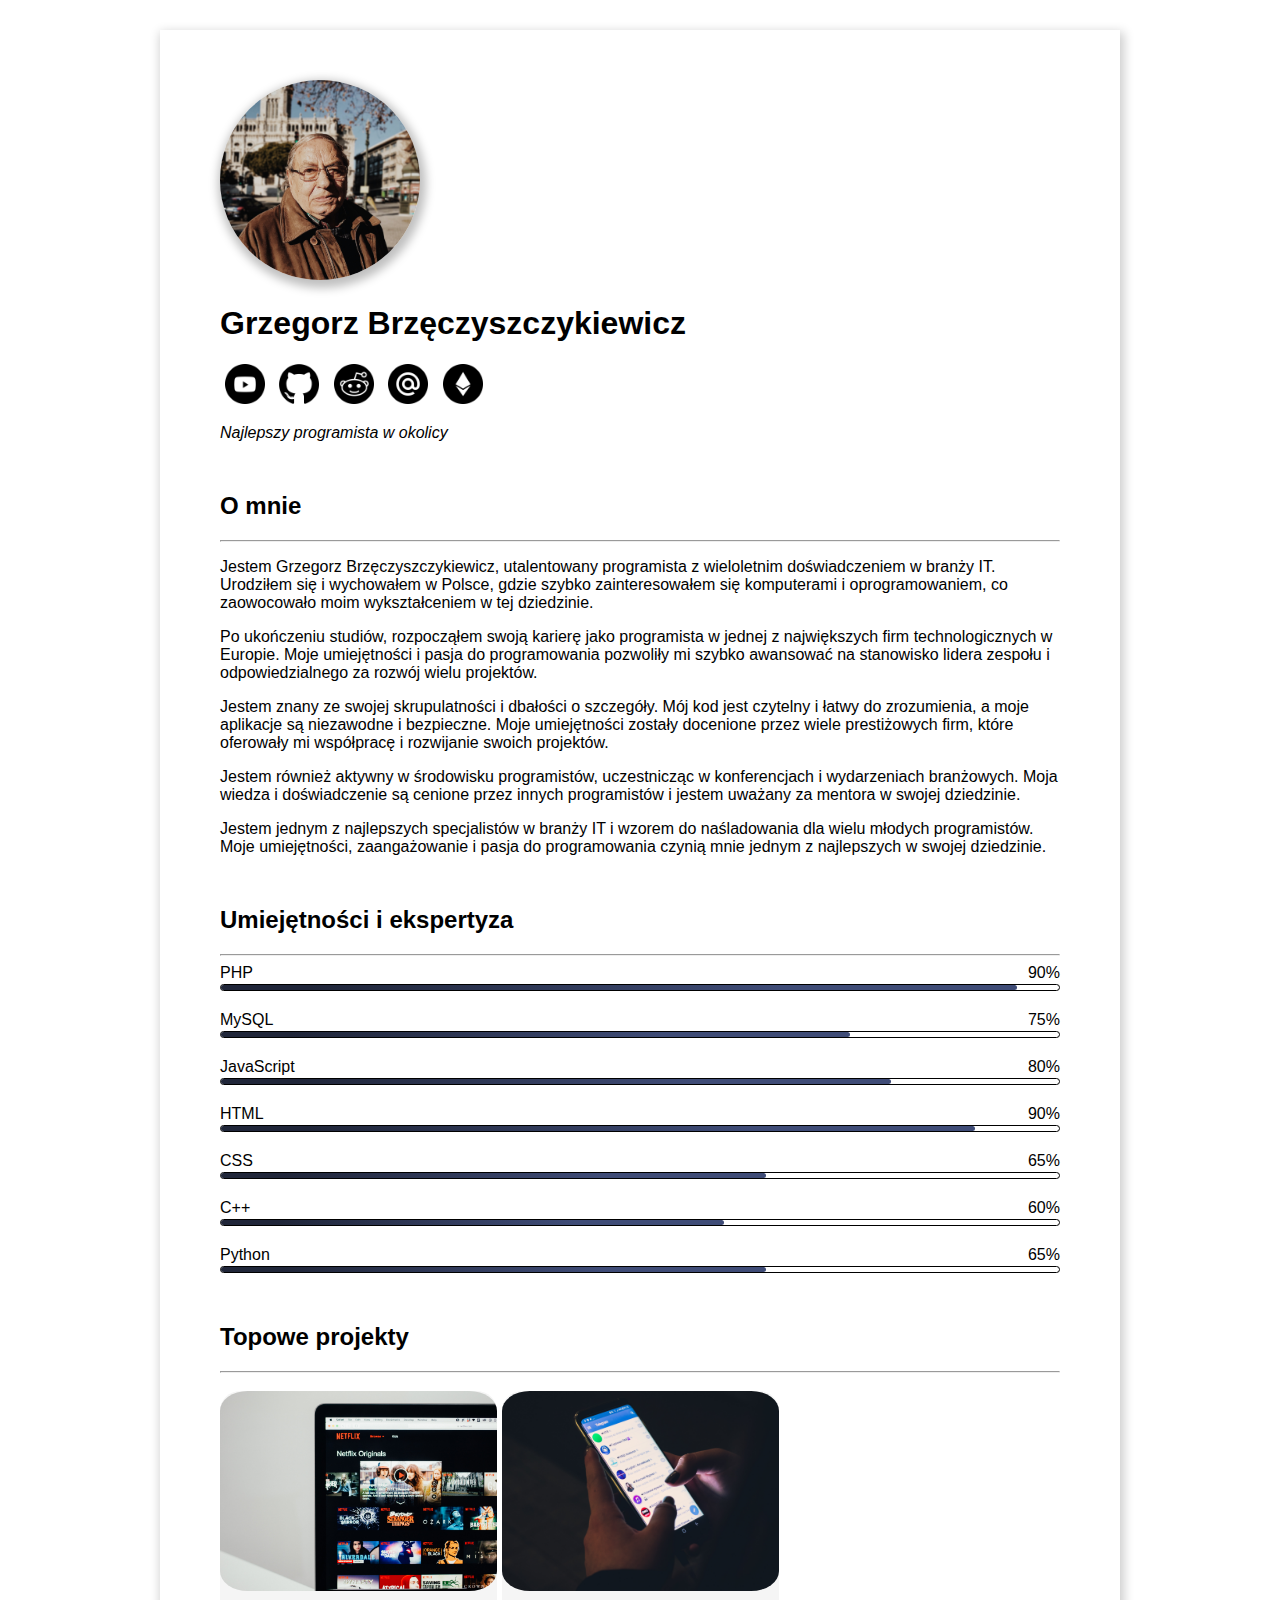
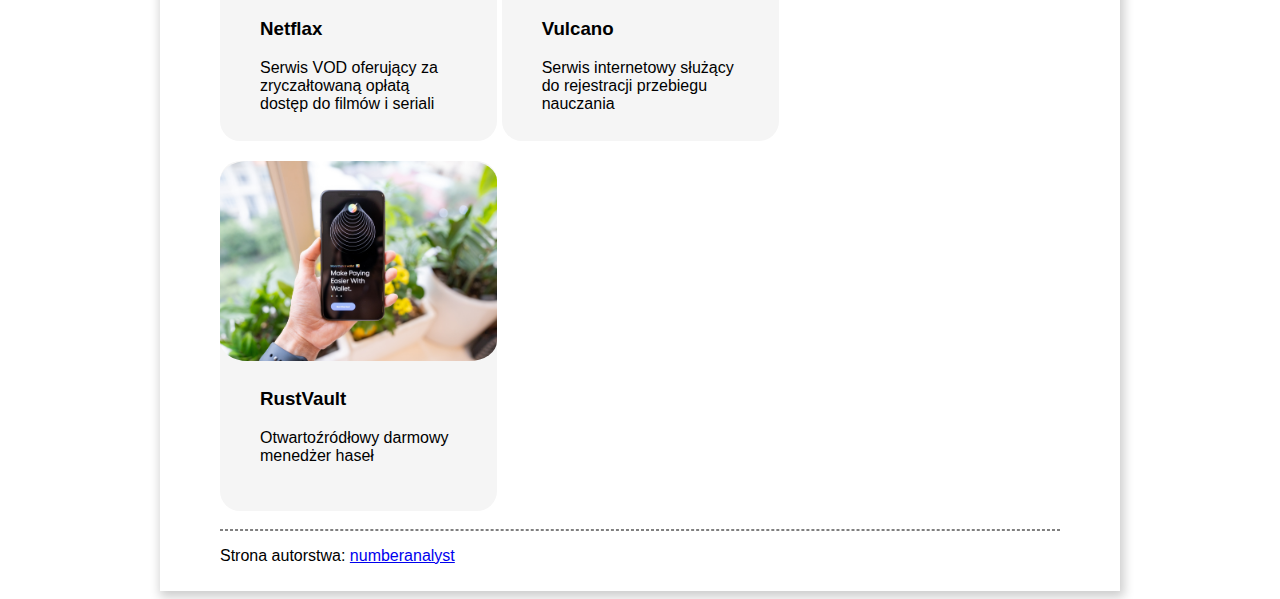
==== index.html @ 6eb61bb3 "Add files via upload" ====
<!DOCTYPE html>
<html lang="pl">

<head>
    <meta charset="UTF-8">
    <meta http-equiv="X-UA-Compatible" content="IE=edge">
    <meta name="viewport" content="width=device-width, initial-scale=1.0">
    <link rel="stylesheet" href="styles/style.css">
    <title>Portfolio</title>
</head>

<body>
    <main>
        <header>
            <img class="avatar circle" src="images/avatars/avatar.jpg" alt="avatar">
            <h1>Grzegorz Brzęczyszczykiewicz</h1>
            <a href="https://youtube.com"><img class="link-img" src="images/icons/Youtube_black.png" alt="youtube"></a>
            <a href="https://github.com"><img class="link-img" src="images/icons/Github_black.png" alt="github"></a>
            <a href="https://reddit.com"><img class="link-img" src="images/icons/Reddit_black.png" alt="reddit"></a>
            <a href="mailto:gregory@brzeczy.com"><img class="link-img" src="images/icons/Mail_ru_black.png"
                    alt="mail"></a>
            <a href="https://ethereum.org"><img class="link-img" src="images/icons/Ethereum_black.png"
                    alt="ethereum"></a>
            <p><i>Najlepszy programista w okolicy</i></p>
        </header>

        <section>
            <h2>O mnie</h2>
            <hr>

            <p>Jestem Grzegorz Brzęczyszczykiewicz, utalentowany programista z wieloletnim doświadczeniem w branży IT.
                Urodziłem
                się i wychowałem w Polsce, gdzie szybko zainteresowałem się komputerami i oprogramowaniem, co
                zaowocowało
                moim
                wykształceniem w tej dziedzinie.</p>
            <p>Po ukończeniu studiów, rozpocząłem swoją karierę jako programista w jednej z największych firm
                technologicznych w
                Europie. Moje umiejętności i pasja do programowania pozwoliły mi szybko awansować na stanowisko lidera
                zespołu i
                odpowiedzialnego za rozwój wielu projektów.</p>
            <p>Jestem znany ze swojej skrupulatności i dbałości o szczegóły. Mój kod jest czytelny i łatwy do
                zrozumienia, a
                moje aplikacje są niezawodne i bezpieczne. Moje umiejętności zostały docenione przez wiele prestiżowych
                firm,
                które oferowały mi współpracę i rozwijanie swoich projektów.</p>
            <p>Jestem również aktywny w środowisku programistów, uczestnicząc w konferencjach i wydarzeniach branżowych.
                Moja
                wiedza i doświadczenie są cenione przez innych programistów i jestem uważany za mentora w swojej
                dziedzinie.
            </p>
            <p>Jestem jednym z najlepszych specjalistów w branży IT i wzorem do naśladowania dla wielu młodych
                programistów.
                Moje umiejętności, zaangażowanie i pasja do programowania czynią mnie jednym z najlepszych w swojej
                dziedzinie.
            </p>
        </section>

        <section>
            <h2>Umiejętności i ekspertyza</h2>
            <hr>
            <div class="skills">
                <div class="skill-details">
                    <span>PHP</span>
                    <span>90%</span>
                </div>
                <div class="bar">
                    <div class="php-bar"></div>
                </div>
            </div>
            <div class="skills">
                <div class="skill-details">
                    <span>MySQL</span>
                    <span>75%</span>
                </div>
                <div class="bar">
                    <div class="mysql-bar"></div>
                </div>
            </div>
            <div class="skills">
                <div class="skill-details">
                    <span>JavaScript</span>
                    <span>80%</span>
                </div>
                <div class="bar">
                    <div class="js-bar"></div>
                </div>
            </div>
            <div class="skills">
                <div class="skill-details">
                    <span>HTML</span>
                    <span>90%</span>
                </div>
                <div class="bar">
                    <div class="html-bar"></div>
                </div>
            </div>
            <div class="skills">
                <div class="skill-details">
                    <span>CSS</span>
                    <span>65%</span>
                </div>
                <div class="bar">
                    <div class="css-bar"></div>
                </div>
            </div>
            <div class="skills">
                <div class="skill-details">
                    <span>C++</span>
                    <span>60%</span>
                </div>
                <div class="bar">
                    <div class="cpp-bar"></div>
                </div>
            </div>
            <div class="skills">
                <div class="skill-details">
                    <span>Python</span>
                    <span>65%</span>
                </div>
                <div class="bar">
                    <div class="py-bar"></div>
                </div>
            </div>
        </section>

        <section>
            <h2>Topowe projekty</h2>
            <hr>
            <div class="project">
                <img class="project-img rounded" src="images/projects/netflax.jpg">
                <div class="project-description">
                    <h3>Netflax</h3>
                    <p>Serwis VOD oferujący za zryczałtowaną opłatą dostęp do filmów i seriali</p>
                </div>
            </div>
            <div class="project">
                <img class="project-img rounded" src="images/projects/vulcano.jpg">
                <div class="project-description">
                    <h3>Vulcano</h3>
                    <p>Serwis internetowy służący do rejestracji przebiegu nauczania</p>
                </div>
            </div>
            <div class="project">
                <img class="project-img rounded" src="images/projects/rustvault.jpg">
                <div class="project-description">
                    <h3>RustVault</h3>
                    <p>Otwartoźródłowy darmowy menedżer haseł</p>
                </div>
            </div>
        </section>
        <footer>
            <hr>
            <p>Strona autorstwa: <a href="https://github.com/numbersanalyst">numberanalyst</a></p>
        </footer>
    </main>
</body>

</html>
---- styles/style.css ----
* {
    font-family: 'Gill Sans', 'Gill Sans MT', Calibri, 'Trebuchet MS', sans-serif;
    box-sizing: border-box;
}

main {
    margin-left: auto;
    margin-right: auto;
    margin-top: 30px;
    max-width: 960px;
    padding: 10px 60px;
    box-shadow: 2px 4px 10px 2px rgba(0, 0, 0, 0.20);
}

section {
    margin-top: 50px;
}

.rounded {
    border-radius: 10%;
    object-fit: cover;
    object-position: center;
}

.circle {
    border-radius: 50%;
    object-fit: cover;
    object-position: center;
}

.avatar {
    margin-top: 40px;
    height: 200px;
    width: 200px;
    box-shadow: 2px 4px 10px 4px rgba(0, 0, 0, 0.25);
}

.link-img {
    height: 40px;
    width: 40px;
    margin-left: 5px;
    margin-right: 5px;
}

.skills:not(:last-child) {
    margin-bottom: 20px;
}

.skill-details {
    display: flex;
    justify-content: space-between; 
    margin-bottom: 2px;
}

.bar {
    border: 1px solid black;
    border-radius: 12px;
    width: 100%;
}

.bar div {
    background: linear-gradient(112.1deg, rgb(32, 38, 57) 11.4%, rgb(63, 76, 119) 70.2%);
    border-radius: 12px;
    height: 5px;
}

.php-bar {
    width: 95%;
}

.mysql-bar {
    width: 75%;
}

.js-bar {
    width: 80%;
}

.html-bar {
    width: 90%;
}

.css-bar {
    width: 65%;
}

.cpp-bar {
    width: 60%;
}

.py-bar {
    width: 65%;
}

.project {
    display: inline-block;
    vertical-align: top;
    max-width: 33%;
    height: 350px;
    background-color: whitesmoke;
    border-radius: 20px;
    margin-top: 10px;
    margin-bottom: 10px;
}

.project-img {
    height: 200px;
    width: 100%;
}

.project-description {
    padding: 5px 40px;
}

footer hr {
    border: 1px dashed gray;
}

@media screen and (max-width: 900px) {
    main {
        padding: 10px 20px;
        box-shadow: none;
    }

    .project {
        display: block;
        max-width: 100%;
        height: 250px;
    }

    .project-img {
        height: 100px;
    }
}

@media screen and (max-width: 350px) {
    header {
        text-align: center;
    }

    h1 {
        font-size: 25px;
    }

    .link-img {
        height: 35px;
        width: 35px;
        margin-left: 2px;
        margin-right: 2px;
    }
}
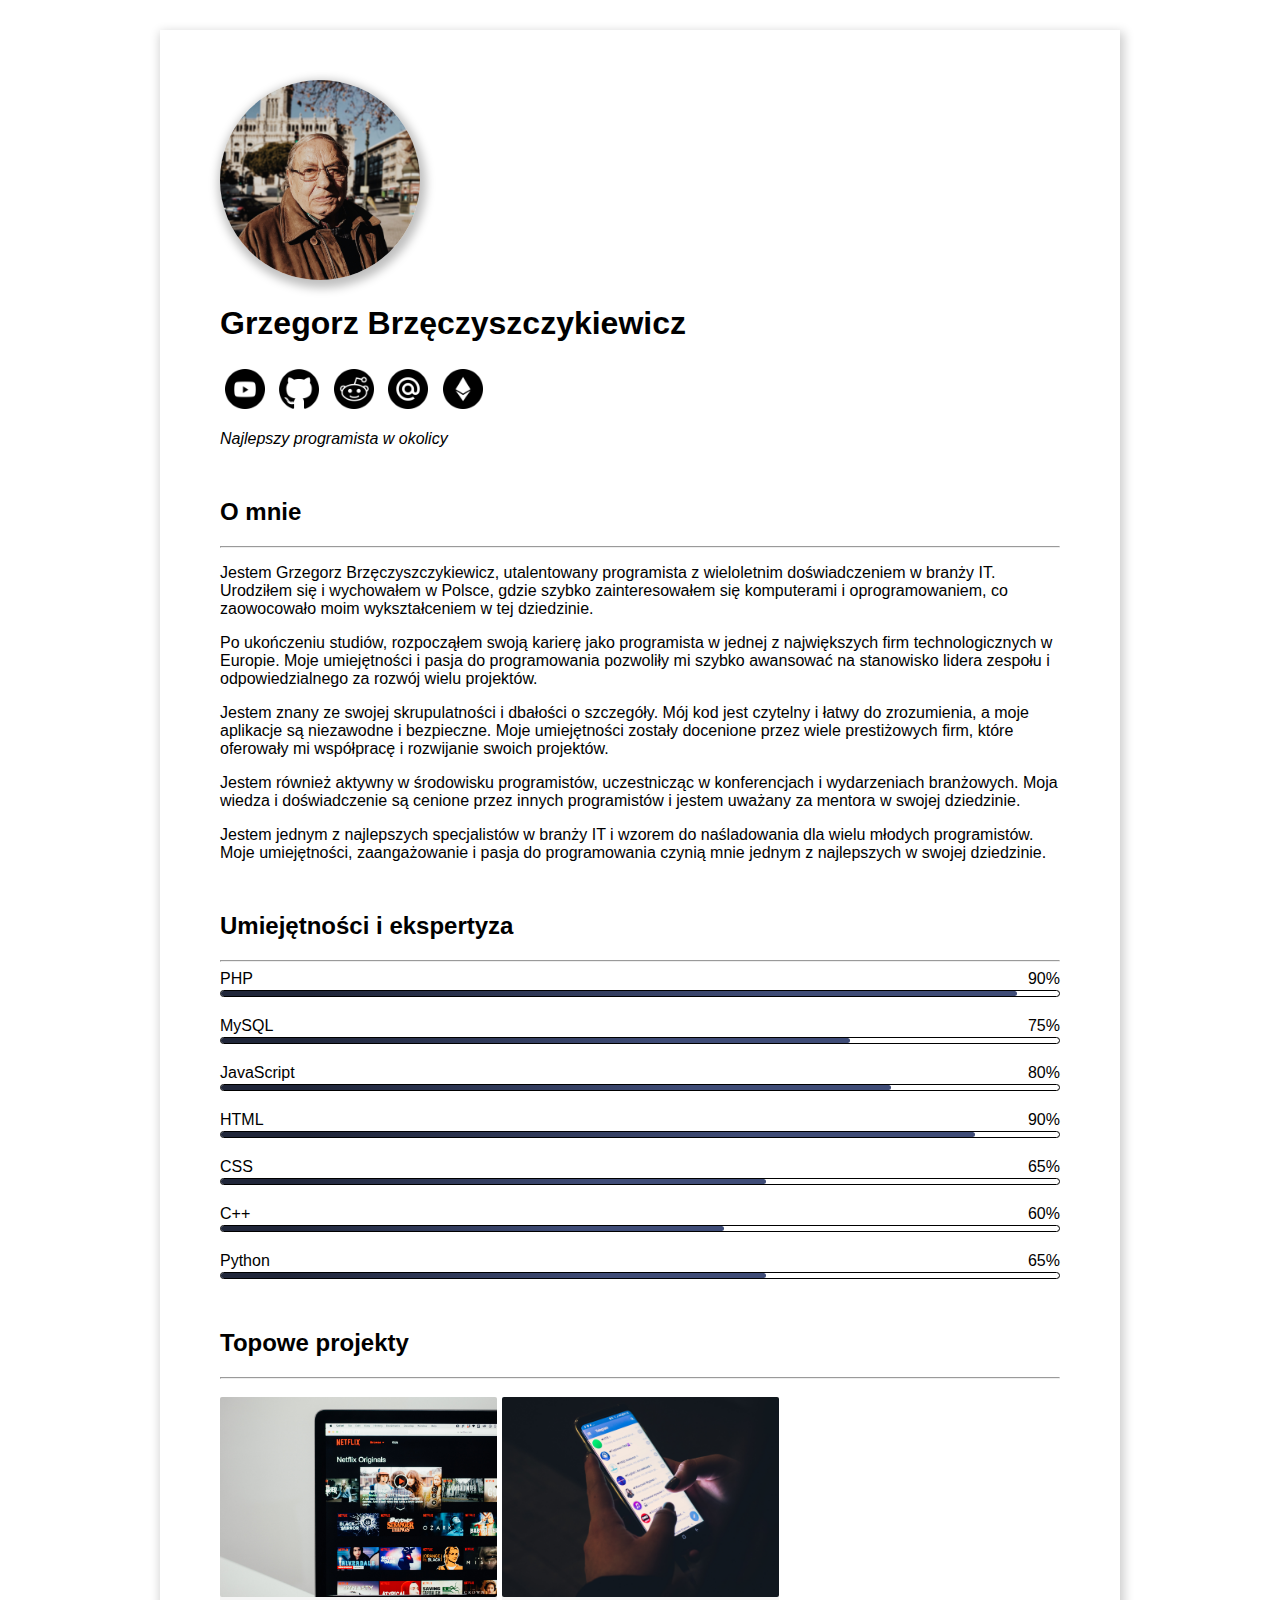
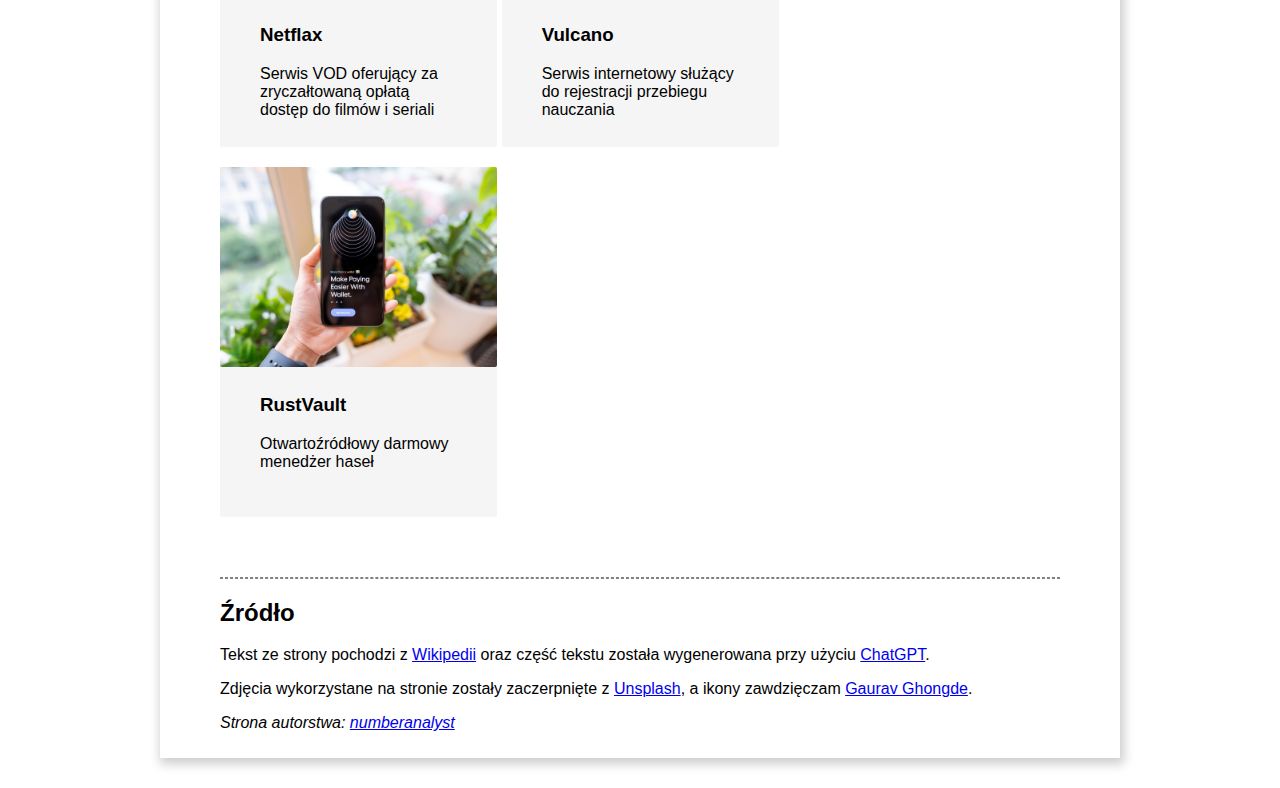
==== commit 82398211: "Very important changes" ====
--- a/index.html
+++ b/index.html
@@ -128,30 +128,41 @@
             <h2>Topowe projekty</h2>
             <hr>
             <div class="project">
-                <img class="project-img rounded" src="images/projects/netflax.jpg">
-                <div class="project-description">
-                    <h3>Netflax</h3>
-                    <p>Serwis VOD oferujący za zryczałtowaną opłatą dostęp do filmów i seriali</p>
-                </div>
+                <a class="project-link" href="https://github.com">
+                    <img class="project-img rounded" src="images/projects/netflax.jpg">
+                    <div class="project-description">
+                        <h3>Netflax</h3>
+                        <p>Serwis VOD oferujący za zryczałtowaną opłatą dostęp do filmów i seriali</p>
+                    </div>
+                </a>
             </div>
             <div class="project">
-                <img class="project-img rounded" src="images/projects/vulcano.jpg">
-                <div class="project-description">
-                    <h3>Vulcano</h3>
-                    <p>Serwis internetowy służący do rejestracji przebiegu nauczania</p>
-                </div>
+                <a class="project-link" href="http://github.com">
+                    <img class="project-img rounded" src="images/projects/vulcano.jpg">
+                    <div class="project-description">
+                        <h3>Vulcano</h3>
+                        <p>Serwis internetowy służący do rejestracji przebiegu nauczania</p>
+                    </div>
+                </a>
             </div>
             <div class="project">
-                <img class="project-img rounded" src="images/projects/rustvault.jpg">
-                <div class="project-description">
-                    <h3>RustVault</h3>
-                    <p>Otwartoźródłowy darmowy menedżer haseł</p>
-                </div>
+                <a class="project-link" href="http://github.com">
+                    <img class="project-img rounded" src="images/projects/rustvault.jpg">
+                    <div class="project-description">
+                        <h3>RustVault</h3>
+                        <p>Otwartoźródłowy darmowy menedżer haseł</p>
+                    </div>
+                </a>
             </div>
         </section>
         <footer>
             <hr>
-            <p>Strona autorstwa: <a href="https://github.com/numbersanalyst">numberanalyst</a></p>
+            <h2>Źródło</h2>
+            <p>Tekst ze strony pochodzi z <a href="https://pl.wikipedia.org/">Wikipedii</a> oraz część tekstu została
+                wygenerowana przy użyciu <a href="http://chat.openai.com/">ChatGPT</a>.</p>
+            <p>Zdjęcia wykorzystane na stronie zostały zaczerpnięte z <a href="https://unsplash.com/">Unsplash</a>, a
+                ikony zawdzięczam <a href="https://github.com/gauravghongde/social-icons">Gaurav Ghongde</a>.</p>
+            <p><i>Strona autorstwa: <a href="https://github.com/numbersanalyst">numberanalyst</a></i></p>
         </footer>
     </main>
 </body>
--- a/styles/style.css
+++ b/styles/style.css
@@ -7,6 +7,7 @@
     margin-left: auto;
     margin-right: auto;
     margin-top: 30px;
+    margin-bottom: 30px;
     max-width: 960px;
     padding: 10px 60px;
     box-shadow: 2px 4px 10px 2px rgba(0, 0, 0, 0.20);
@@ -14,10 +15,11 @@
 
 section {
     margin-top: 50px;
+    margin-bottom: 50px;
 }
 
 .rounded {
-    border-radius: 10%;
+    border-radius: 2px;
     object-fit: cover;
     object-position: center;
 }
@@ -38,8 +40,21 @@
 .link-img {
     height: 40px;
     width: 40px;
+    margin-top: 5px;
+    margin-bottom: 5px;
     margin-left: 5px;
     margin-right: 5px;
+    transition: margin 0.15s, height 0.15s, width 0.15s;
+    vertical-align: middle;
+}
+
+.link-img:hover {
+    margin-top: 0px;
+    margin-bottom: 0px;
+    margin-left: 0px;
+    margin-right: 0px;
+    height: 50px;
+    width: 50px;
 }
 
 .skills:not(:last-child) {
@@ -48,7 +63,7 @@
 
 .skill-details {
     display: flex;
-    justify-content: space-between; 
+    justify-content: space-between;
     margin-bottom: 2px;
 }
 
@@ -98,9 +113,14 @@
     max-width: 33%;
     height: 350px;
     background-color: whitesmoke;
-    border-radius: 20px;
+    border-radius: 2px;
     margin-top: 10px;
     margin-bottom: 10px;
+}
+
+.project-link {
+    text-decoration: none;
+    color: black;
 }
 
 .project-img {
@@ -115,6 +135,8 @@
 footer hr {
     border: 1px dashed gray;
 }
+
+/* code responsible for responsiveness */
 
 @media screen and (max-width: 900px) {
     main {
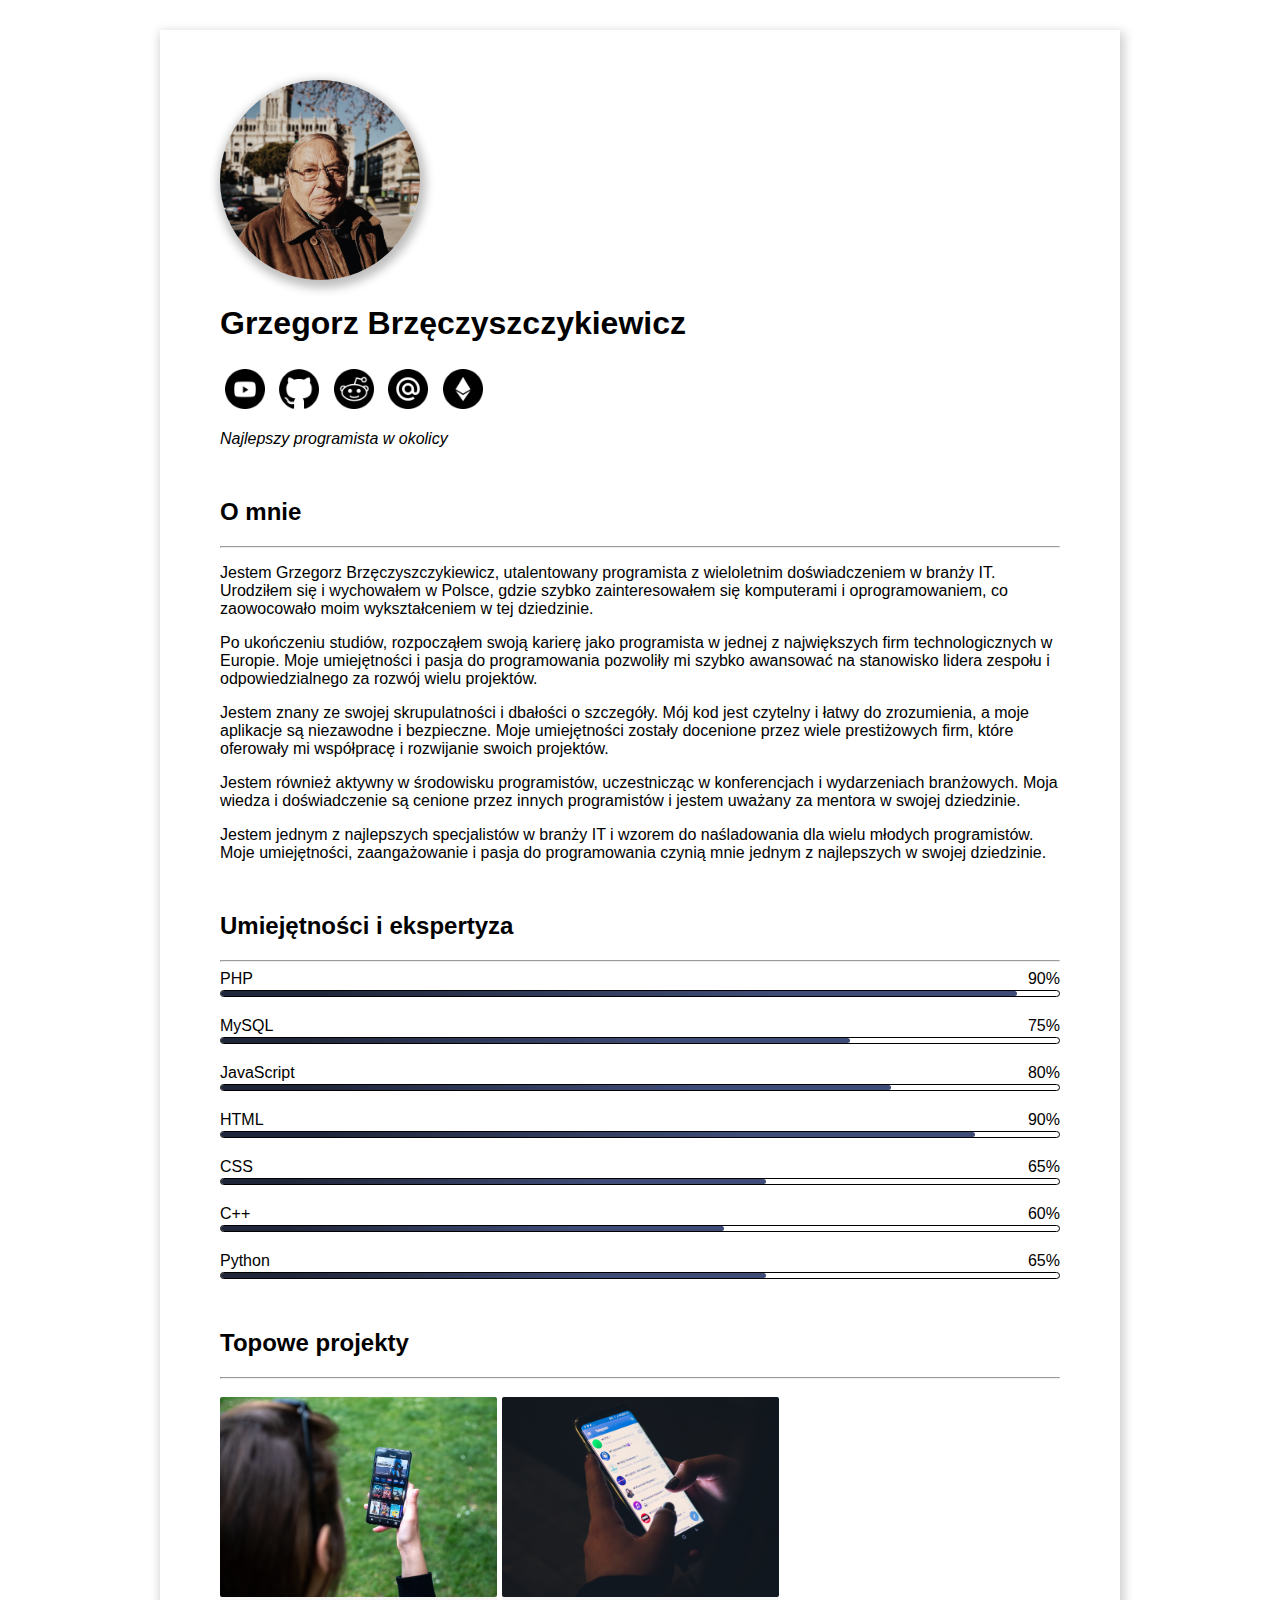
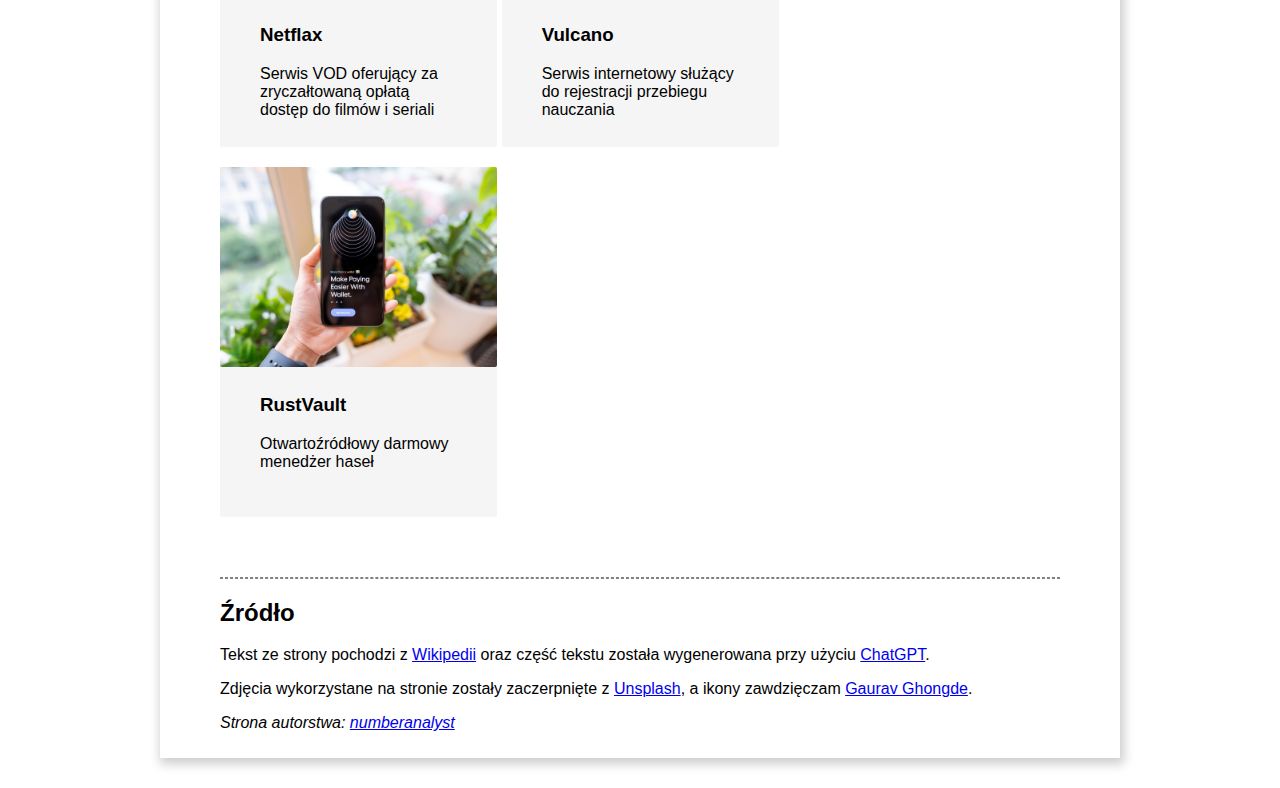
==== commit a3e3133c: "Added subpages to projects" ====
--- a/index.html
+++ b/index.html
@@ -128,7 +128,7 @@
             <h2>Topowe projekty</h2>
             <hr>
             <div class="project">
-                <a class="project-link" href="https://github.com">
+                <a class="project-link" href="subpages/netflax.html">
                     <img class="project-img rounded" src="images/projects/netflax.jpg">
                     <div class="project-description">
                         <h3>Netflax</h3>
@@ -137,7 +137,7 @@
                 </a>
             </div>
             <div class="project">
-                <a class="project-link" href="http://github.com">
+                <a class="project-link" href="subpages/vulcano.html">
                     <img class="project-img rounded" src="images/projects/vulcano.jpg">
                     <div class="project-description">
                         <h3>Vulcano</h3>
@@ -146,7 +146,7 @@
                 </a>
             </div>
             <div class="project">
-                <a class="project-link" href="http://github.com">
+                <a class="project-link" href="subpages/rustvault.html">
                     <img class="project-img rounded" src="images/projects/rustvault.jpg">
                     <div class="project-description">
                         <h3>RustVault</h3>
@@ -167,4 +167,4 @@
     </main>
 </body>
 
-</html>+</html>
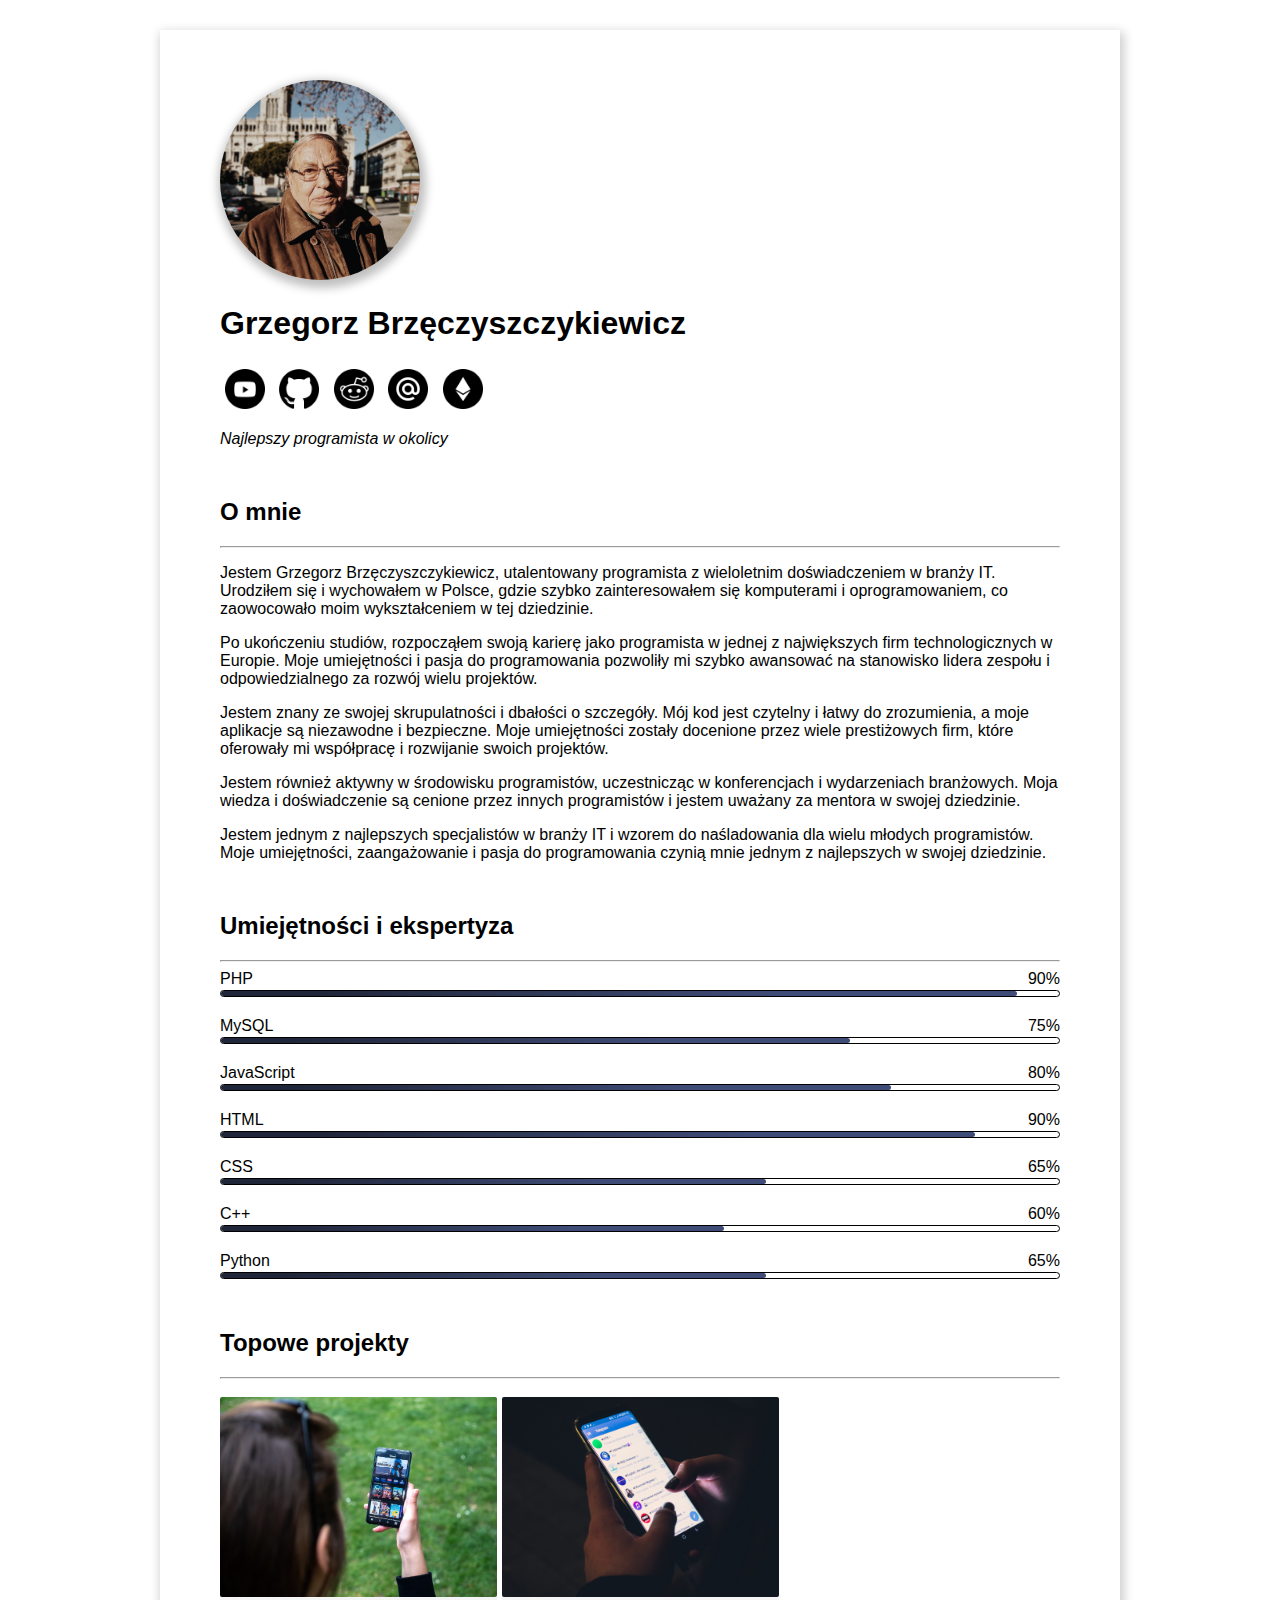
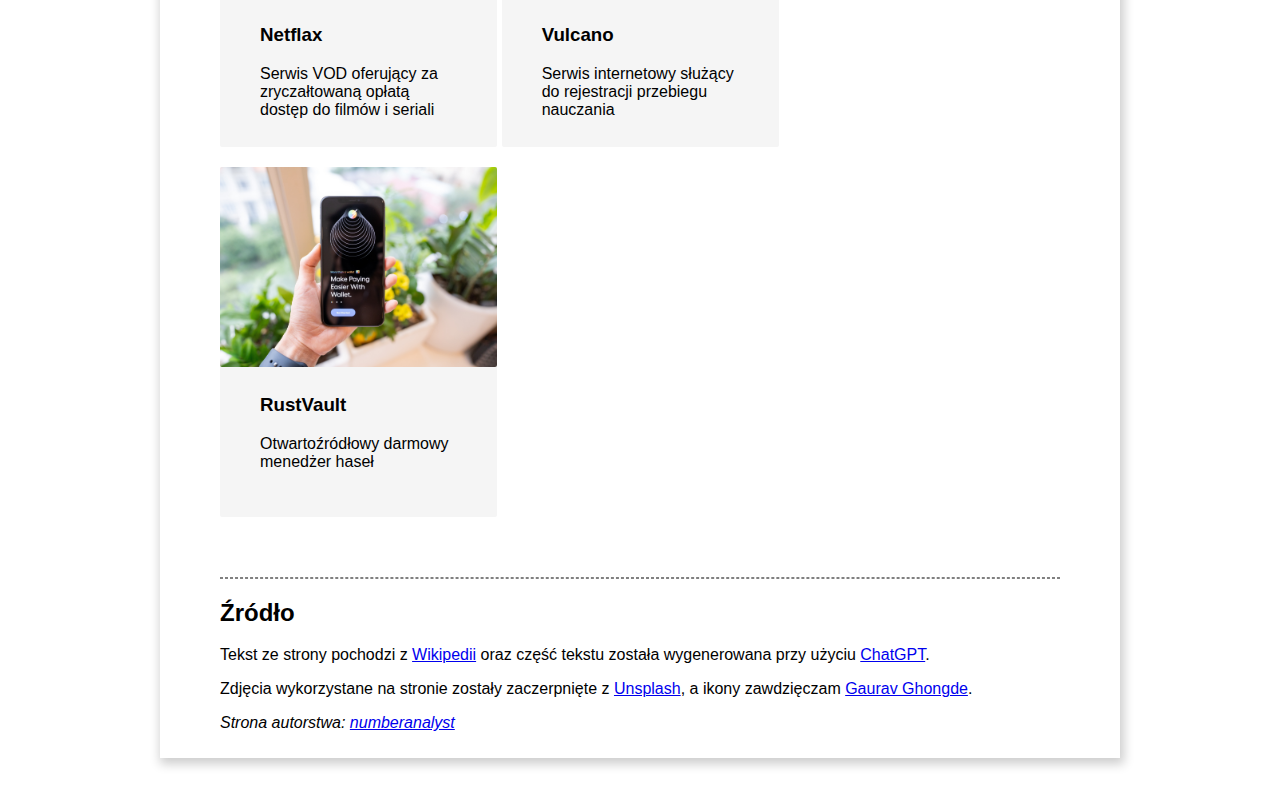
==== commit 5f0f06f7: "Created identifiers to sections" ====
--- a/index.html
+++ b/index.html
@@ -5,7 +5,7 @@
     <meta charset="UTF-8">
     <meta http-equiv="X-UA-Compatible" content="IE=edge">
     <meta name="viewport" content="width=device-width, initial-scale=1.0">
-    <link rel="stylesheet" href="styles/style.css">
+    <link rel="stylesheet" href="styles/main_style.css">
     <title>Portfolio</title>
 </head>
 
@@ -24,7 +24,7 @@
             <p><i>Najlepszy programista w okolicy</i></p>
         </header>
 
-        <section>
+        <section id="about-me">
             <h2>O mnie</h2>
             <hr>
 
@@ -56,7 +56,7 @@
             </p>
         </section>
 
-        <section>
+        <section id="my-skills">
             <h2>Umiejętności i ekspertyza</h2>
             <hr>
             <div class="skills">
@@ -124,7 +124,7 @@
             </div>
         </section>
 
-        <section>
+        <section id="my-projects">
             <h2>Topowe projekty</h2>
             <hr>
             <div class="project">
--- a/styles/main_style.css
+++ b/styles/main_style.css
@@ -0,0 +1,173 @@
+* {
+    font-family: 'Gill Sans', 'Gill Sans MT', Calibri, 'Trebuchet MS', sans-serif;
+    box-sizing: border-box;
+}
+
+main {
+    margin-left: auto;
+    margin-right: auto;
+    margin-top: 30px;
+    margin-bottom: 30px;
+    max-width: 960px;
+    padding: 10px 60px;
+    box-shadow: 2px 4px 10px 2px rgba(0, 0, 0, 0.20);
+}
+
+section {
+    margin-top: 50px;
+    margin-bottom: 50px;
+}
+
+.rounded {
+    border-radius: 2px;
+    object-fit: cover;
+    object-position: center;
+}
+
+.circle {
+    border-radius: 50%;
+    object-fit: cover;
+    object-position: center;
+}
+
+.avatar {
+    margin-top: 40px;
+    height: 200px;
+    width: 200px;
+    box-shadow: 2px 4px 10px 4px rgba(0, 0, 0, 0.25);
+}
+
+.link-img {
+    height: 40px;
+    width: 40px;
+    margin-top: 5px;
+    margin-bottom: 5px;
+    margin-left: 5px;
+    margin-right: 5px;
+    transition: margin 0.15s, height 0.15s, width 0.15s;
+    vertical-align: middle;
+}
+
+.link-img:hover {
+    margin-top: 0px;
+    margin-bottom: 0px;
+    margin-left: 0px;
+    margin-right: 0px;
+    height: 50px;
+    width: 50px;
+}
+
+.skills:not(:last-child) {
+    margin-bottom: 20px;
+}
+
+.skill-details {
+    display: flex;
+    justify-content: space-between;
+    margin-bottom: 2px;
+}
+
+.bar {
+    border: 1px solid black;
+    border-radius: 12px;
+    width: 100%;
+}
+
+.bar div {
+    background: linear-gradient(112.1deg, rgb(32, 38, 57) 11.4%, rgb(63, 76, 119) 70.2%);
+    border-radius: 12px;
+    height: 5px;
+}
+
+.php-bar {
+    width: 95%;
+}
+
+.mysql-bar {
+    width: 75%;
+}
+
+.js-bar {
+    width: 80%;
+}
+
+.html-bar {
+    width: 90%;
+}
+
+.css-bar {
+    width: 65%;
+}
+
+.cpp-bar {
+    width: 60%;
+}
+
+.py-bar {
+    width: 65%;
+}
+
+.project {
+    display: inline-block;
+    vertical-align: top;
+    max-width: 33%;
+    height: 350px;
+    background-color: whitesmoke;
+    border-radius: 2px;
+    margin-top: 10px;
+    margin-bottom: 10px;
+}
+
+.project-link {
+    text-decoration: none;
+    color: black;
+}
+
+.project-img {
+    height: 200px;
+    width: 100%;
+}
+
+.project-description {
+    padding: 5px 40px;
+}
+
+footer hr {
+    border: 1px dashed gray;
+}
+
+/* code responsible for responsiveness */
+
+@media screen and (max-width: 900px) {
+    main {
+        padding: 10px 20px;
+        box-shadow: none;
+    }
+
+    .project {
+        display: block;
+        max-width: 100%;
+        height: 250px;
+    }
+
+    .project-img {
+        height: 100px;
+    }
+}
+
+@media screen and (max-width: 350px) {
+    header {
+        text-align: center;
+    }
+
+    h1 {
+        font-size: 25px;
+    }
+
+    .link-img {
+        height: 35px;
+        width: 35px;
+        margin-left: 2px;
+        margin-right: 2px;
+    }
+}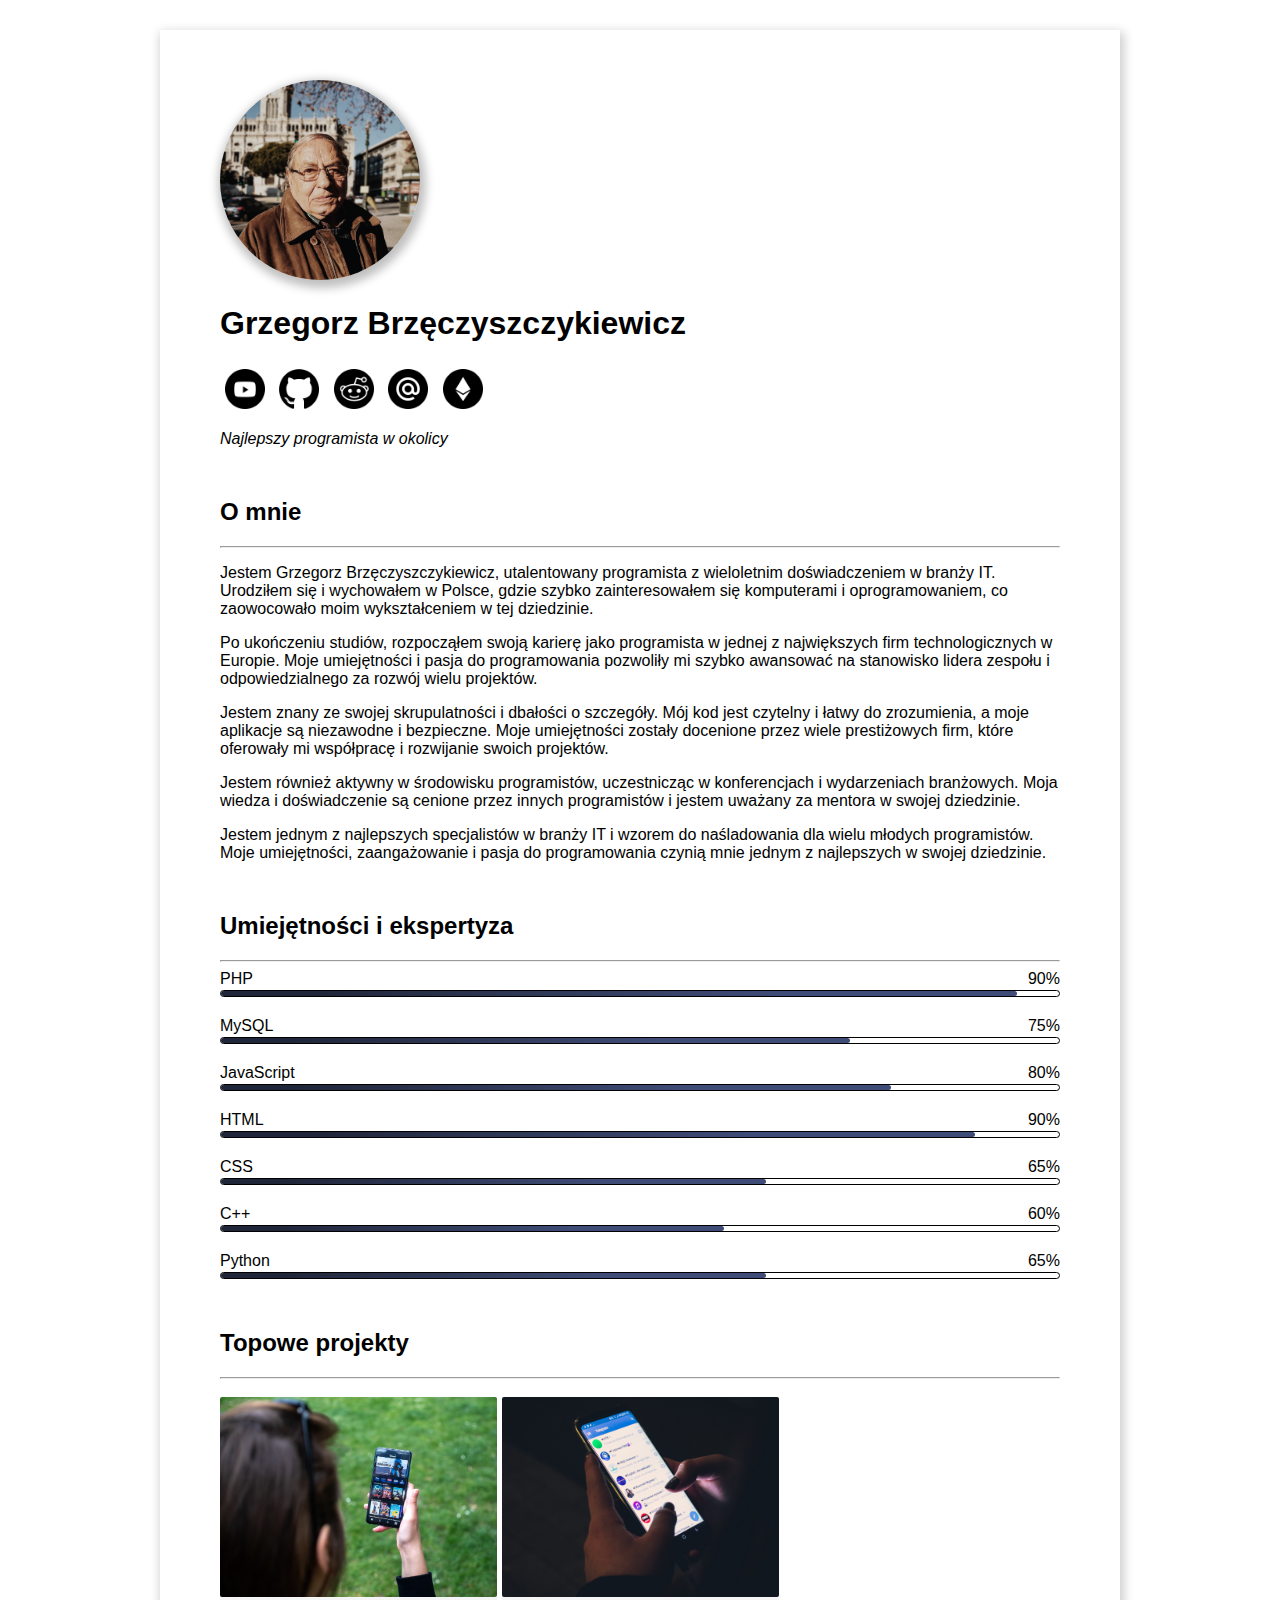
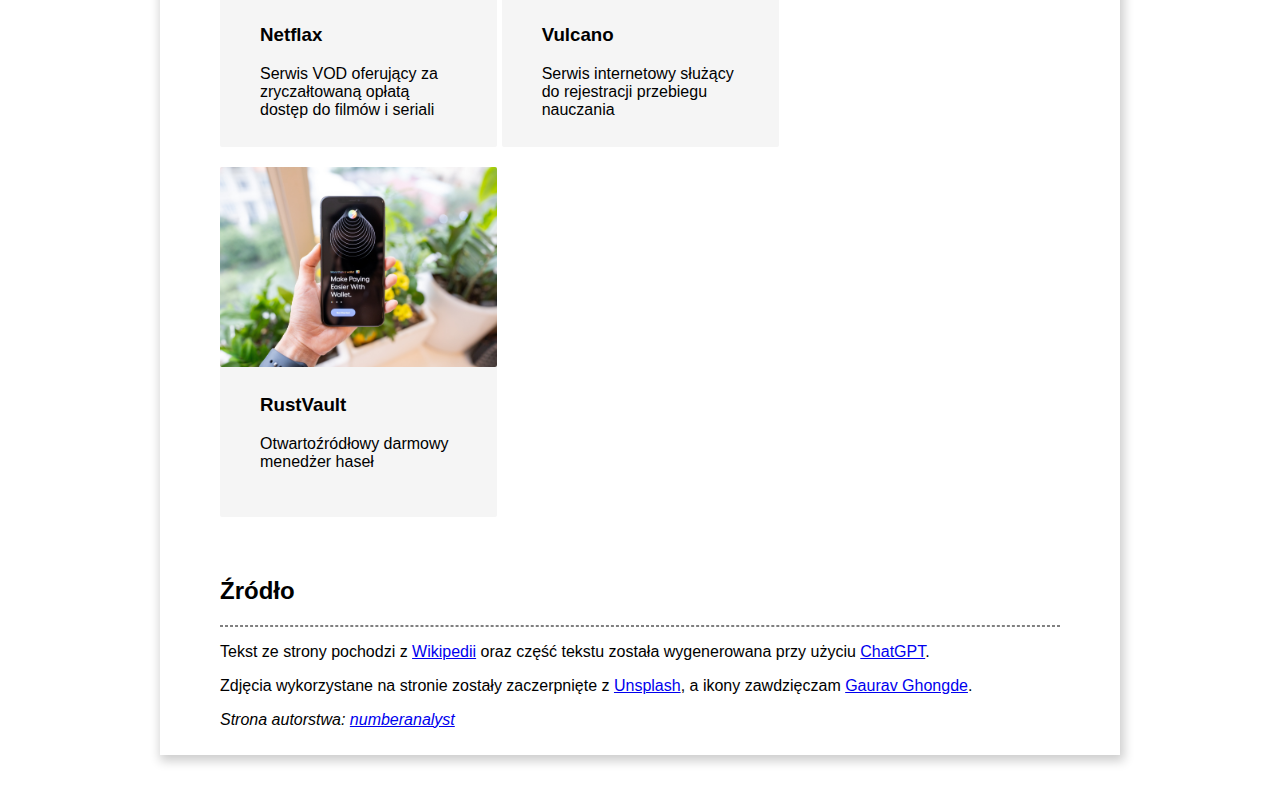
==== commit be441da5: "Updated footer on main page and subpages" ====
--- a/index.html
+++ b/index.html
@@ -156,8 +156,8 @@
             </div>
         </section>
         <footer>
+            <h2>Źródło</h2>
             <hr>
-            <h2>Źródło</h2>
             <p>Tekst ze strony pochodzi z <a href="https://pl.wikipedia.org/">Wikipedii</a> oraz część tekstu została
                 wygenerowana przy użyciu <a href="http://chat.openai.com/">ChatGPT</a>.</p>
             <p>Zdjęcia wykorzystane na stronie zostały zaczerpnięte z <a href="https://unsplash.com/">Unsplash</a>, a
--- a/styles/main_style.css
+++ b/styles/main_style.css
@@ -11,6 +11,10 @@
     max-width: 960px;
     padding: 10px 60px;
     box-shadow: 2px 4px 10px 2px rgba(0, 0, 0, 0.20);
+}
+
+header {
+    margin-top: 40px;
 }
 
 section {
@@ -31,7 +35,6 @@
 }
 
 .avatar {
-    margin-top: 40px;
     height: 200px;
     width: 200px;
     box-shadow: 2px 4px 10px 4px rgba(0, 0, 0, 0.25);
